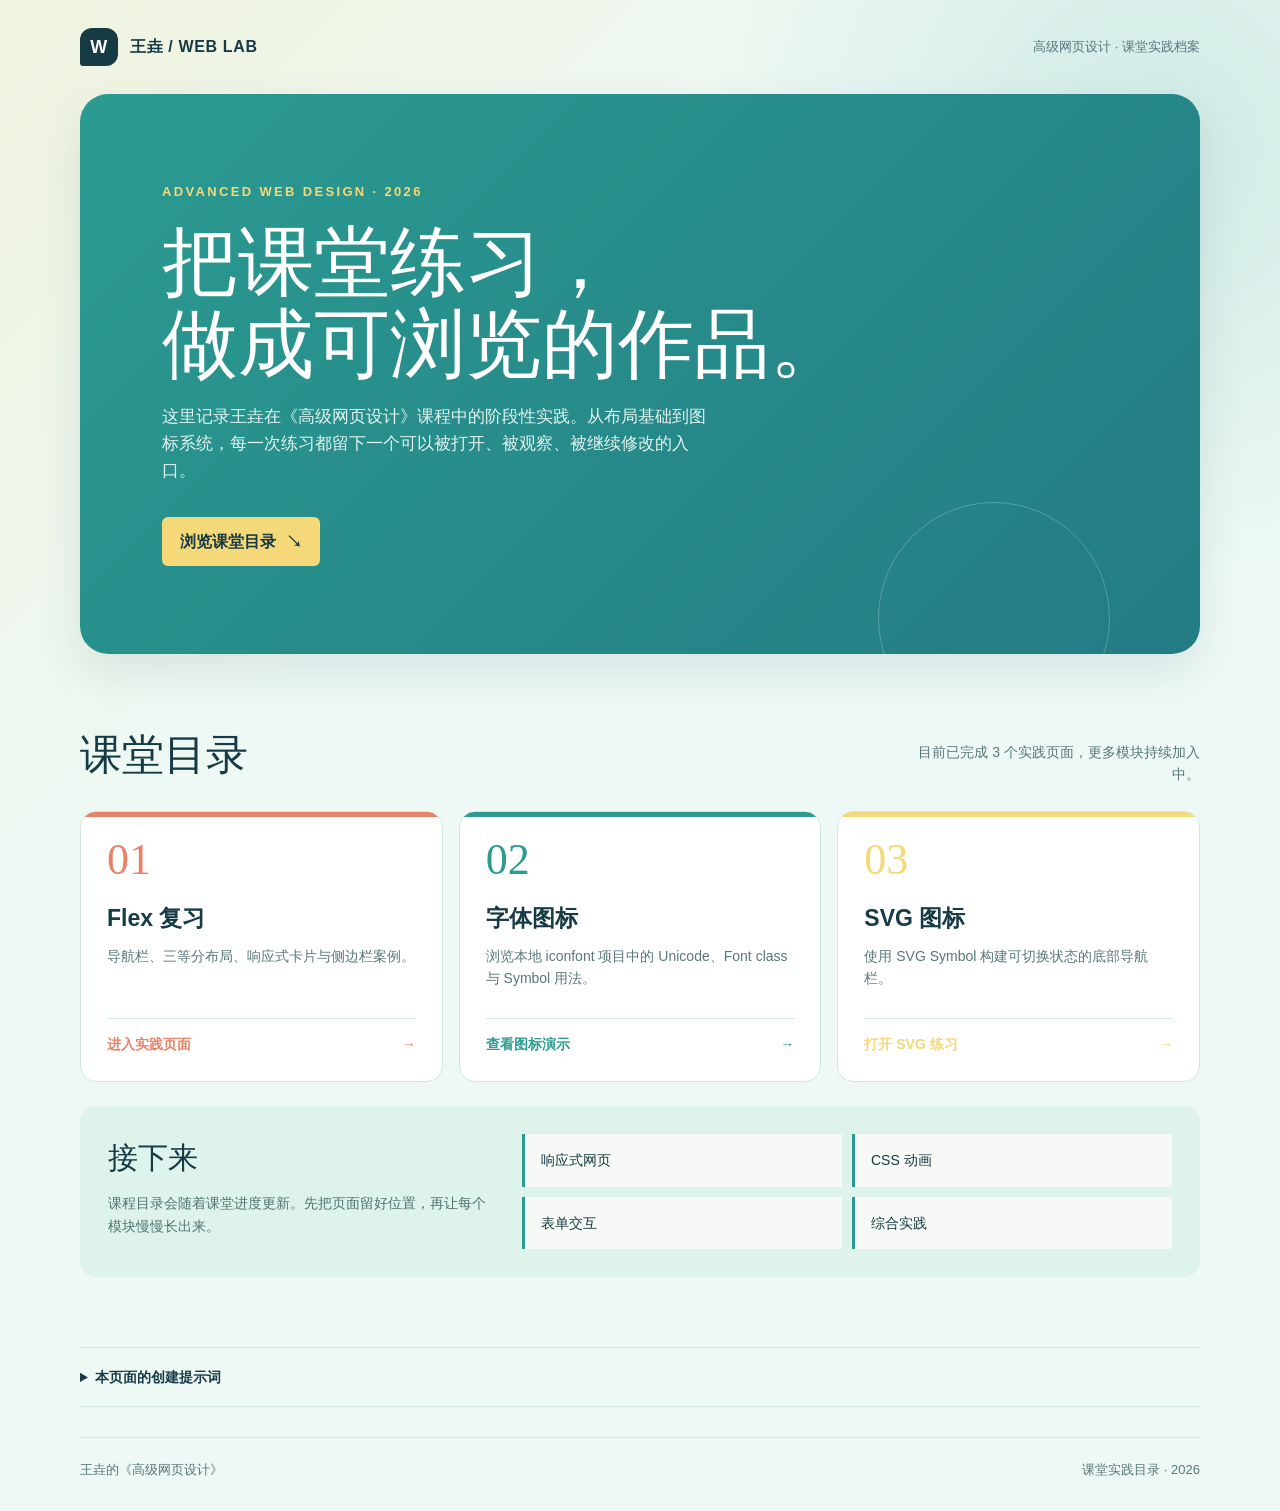
==== index.html @ 2cce7ea1 "第一次网络设计实践作业" ====
<!DOCTYPE html>
<html lang="zh-CN">
<head>
    <meta charset="UTF-8">
    <meta name="viewport" content="width=device-width, initial-scale=1.0">
    <meta name="description" content="王垚的《高级网页设计》课堂实践作品集与课程目录">
    <title>王垚 · 高级网页设计</title>
    <style>
        :root {
            --ink: #173b45;
            --muted: #58777b;
            --paper: #eef9f5;
            --card: #ffffff;
            --line: #cfe8e1;
            --coral: #e78369;
            --teal: #2b9b91;
            --yellow: #f5d878;
            --shadow: 0 18px 45px rgba(23, 59, 69, 0.1);
        }

        * {
            box-sizing: border-box;
        }

        html {
            scroll-behavior: smooth;
        }

        body {
            margin: 0;
            color: var(--ink);
            background:
                linear-gradient(135deg, rgba(245, 216, 120, 0.18), transparent 35%),
                radial-gradient(circle at 90% 10%, rgba(43, 155, 145, 0.16), transparent 25%),
                var(--paper);
            font-family: "Trebuchet MS", "Microsoft YaHei", sans-serif;
            line-height: 1.6;
        }

        a {
            color: inherit;
            text-decoration: none;
        }

        .site-header,
        main,
        .site-footer {
            width: min(1120px, calc(100% - 40px));
            margin: 0 auto;
        }

        .site-header {
            display: flex;
            justify-content: space-between;
            align-items: center;
            padding: 28px 0;
        }

        .brand {
            display: flex;
            align-items: center;
            gap: 12px;
            font-weight: 700;
            letter-spacing: 0.04em;
        }

        .brand-mark {
            display: grid;
            place-items: center;
            width: 38px;
            height: 38px;
            color: #fff;
            background: var(--ink);
            border-radius: 12px 12px 12px 3px;
            font-size: 18px;
        }

        .header-note {
            color: var(--muted);
            font-size: 13px;
        }

        .hero {
            position: relative;
            overflow: hidden;
            padding: clamp(42px, 8vw, 88px) clamp(26px, 7vw, 82px);
            color: #fff;
            background: linear-gradient(135deg, #2b9b91, #237b83);
            border-radius: 28px;
            box-shadow: var(--shadow);
        }

        .hero::after {
            position: absolute;
            right: 8%;
            bottom: -80px;
            width: 230px;
            height: 230px;
            border: 1px solid rgba(255, 255, 255, 0.23);
            border-radius: 50%;
            content: "";
        }

        .eyebrow {
            position: relative;
            z-index: 1;
            margin: 0 0 18px;
            color: var(--yellow);
            font-size: 13px;
            font-weight: 700;
            letter-spacing: 0.18em;
            text-transform: uppercase;
        }

        h1,
        h2,
        p {
            margin-top: 0;
        }

        h1 {
            position: relative;
            z-index: 1;
            max-width: 720px;
            margin-bottom: 18px;
            font-family: Georgia, "Microsoft YaHei", serif;
            font-size: clamp(38px, 7vw, 76px);
            font-weight: 400;
            line-height: 1.08;
            letter-spacing: 0;
        }

        .hero-copy {
            position: relative;
            z-index: 1;
            max-width: 560px;
            margin-bottom: 32px;
            color: #e1f4ef;
            font-size: 17px;
        }

        .hero-link {
            position: relative;
            z-index: 1;
            display: inline-flex;
            align-items: center;
            gap: 10px;
            padding: 12px 18px;
            color: var(--ink);
            background: var(--yellow);
            border-radius: 6px;
            font-weight: 700;
            transition: transform 180ms ease, background 180ms ease;
        }

        .hero-link:hover,
        .hero-link:focus-visible {
            background: #ffda79;
            transform: translateY(-3px);
        }

        .section-heading {
            display: flex;
            justify-content: space-between;
            align-items: end;
            gap: 20px;
            margin: 68px 0 22px;
        }

        .section-heading h2 {
            margin-bottom: 0;
            font-family: Georgia, "Microsoft YaHei", serif;
            font-size: clamp(28px, 4vw, 42px);
            font-weight: 400;
        }

        .section-heading p {
            max-width: 300px;
            margin-bottom: 4px;
            color: var(--muted);
            font-size: 14px;
            text-align: right;
        }

        .directory {
            display: grid;
            grid-template-columns: repeat(3, 1fr);
            gap: 16px;
        }

        .lesson-card {
            position: relative;
            display: flex;
            min-height: 260px;
            flex-direction: column;
            justify-content: space-between;
            padding: 26px;
            overflow: hidden;
            background: var(--card);
            border: 1px solid var(--line);
            border-radius: 16px;
            transition: transform 180ms ease, box-shadow 180ms ease, border-color 180ms ease;
        }

        .lesson-card::before {
            position: absolute;
            top: 0;
            left: 0;
            width: 100%;
            height: 5px;
            background: var(--accent, var(--coral));
            content: "";
        }

        .lesson-card:hover,
        .lesson-card:focus-within {
            border-color: var(--accent, var(--coral));
            box-shadow: var(--shadow);
            transform: translateY(-6px);
        }

        .lesson-card:nth-child(2) {
            --accent: var(--teal);
        }

        .lesson-card:nth-child(3) {
            --accent: var(--yellow);
        }

        .card-number {
            color: var(--accent, var(--coral));
            font-family: Georgia, serif;
            font-size: 44px;
            line-height: 1;
        }

        .lesson-card h3 {
            margin: 18px 0 8px;
            font-size: 23px;
        }

        .lesson-card p {
            margin-bottom: 0;
            color: var(--muted);
            font-size: 14px;
        }

        .card-action {
            display: inline-flex;
            align-items: center;
            justify-content: space-between;
            margin-top: 28px;
            padding-top: 14px;
            border-top: 1px solid var(--line);
            color: var(--accent, var(--coral));
            font-size: 14px;
            font-weight: 700;
        }

        .upcoming {
            display: grid;
            grid-template-columns: 0.75fr 1.25fr;
            gap: 24px;
            align-items: stretch;
            margin: 24px 0 70px;
            padding: 28px;
            background: #dff3ed;
            border-radius: 16px;
        }

        .upcoming h2 {
            margin-bottom: 10px;
            font-family: Georgia, "Microsoft YaHei", serif;
            font-size: 30px;
            font-weight: 400;
        }

        .upcoming p {
            margin-bottom: 0;
            color: #4f7470;
            font-size: 14px;
        }

        .module-list {
            display: grid;
            grid-template-columns: repeat(2, 1fr);
            gap: 10px;
        }

        .module-list span {
            padding: 15px 16px;
            background: rgba(255, 253, 249, 0.72);
            border-left: 3px solid var(--teal);
            color: var(--ink);
            font-size: 14px;
        }

        details {
            margin-bottom: 30px;
            border-top: 1px solid var(--line);
            border-bottom: 1px solid var(--line);
        }

        summary {
            padding: 18px 0;
            cursor: pointer;
            font-size: 14px;
            font-weight: 700;
        }

        .prompt-copy {
            max-width: 800px;
            padding: 0 0 22px;
            color: var(--muted);
            font-size: 14px;
        }

        .site-footer {
            display: flex;
            justify-content: space-between;
            gap: 20px;
            padding: 22px 0 30px;
            color: var(--muted);
            border-top: 1px solid var(--line);
            font-size: 13px;
        }

        @media (max-width: 760px) {
            .site-header,
            main,
            .site-footer {
                width: min(100% - 28px, 560px);
            }

            .site-header {
                align-items: flex-start;
                flex-direction: column;
                gap: 10px;
            }

            .header-note {
                padding-left: 50px;
            }

            .hero {
                border-radius: 20px;
            }

            .directory,
            .upcoming {
                grid-template-columns: 1fr;
            }

            .section-heading {
                align-items: flex-start;
                flex-direction: column;
                margin-top: 48px;
            }

            .section-heading p {
                text-align: left;
            }

            .module-list {
                grid-template-columns: 1fr;
            }

            .site-footer {
                flex-direction: column;
                gap: 6px;
            }
        }

        @media (prefers-reduced-motion: reduce) {
            html {
                scroll-behavior: auto;
            }

            *,
            *::before,
            *::after {
                transition-duration: 0.01ms !important;
            }
        }
    </style>
</head>
<body>
    <header class="site-header">
        <a class="brand" href="index.html" aria-label="返回课程首页">
            <span class="brand-mark">W</span>
            <span>王垚 / WEB LAB</span>
        </a>
        <span class="header-note">高级网页设计 · 课堂实践档案</span>
    </header>

    <main>
        <section class="hero" aria-labelledby="page-title">
            <p class="eyebrow">Advanced Web Design · 2026</p>
            <h1 id="page-title">把课堂练习，<br>做成可浏览的作品。</h1>
            <p class="hero-copy">这里记录王垚在《高级网页设计》课程中的阶段性实践。从布局基础到图标系统，每一次练习都留下一个可以被打开、被观察、被继续修改的入口。</p>
            <a class="hero-link" href="#directory">浏览课堂目录 <span aria-hidden="true">↘</span></a>
        </section>

        <section id="directory" aria-labelledby="directory-title">
            <div class="section-heading">
                <h2 id="directory-title">课堂目录</h2>
                <p>目前已完成 3 个实践页面，更多模块持续加入中。</p>
            </div>

            <div class="directory">
                <a class="lesson-card" href="1.html">
                    <div>
                        <div class="card-number">01</div>
                        <h3>Flex 复习</h3>
                        <p>导航栏、三等分布局、响应式卡片与侧边栏案例。</p>
                    </div>
                    <span class="card-action">进入实践页面 <span aria-hidden="true">→</span></span>
                </a>

                <a class="lesson-card" href="font/demo_index.html">
                    <div>
                        <div class="card-number">02</div>
                        <h3>字体图标</h3>
                        <p>浏览本地 iconfont 项目中的 Unicode、Font class 与 Symbol 用法。</p>
                    </div>
                    <span class="card-action">查看图标演示 <span aria-hidden="true">→</span></span>
                </a>

                <a class="lesson-card" href="svg005.html">
                    <div>
                        <div class="card-number">03</div>
                        <h3>SVG 图标</h3>
                        <p>使用 SVG Symbol 构建可切换状态的底部导航栏。</p>
                    </div>
                    <span class="card-action">打开 SVG 练习 <span aria-hidden="true">→</span></span>
                </a>
            </div>
        </section>

        <section class="upcoming" aria-labelledby="upcoming-title">
            <div>
                <h2 id="upcoming-title">接下来</h2>
                <p>课程目录会随着课堂进度更新。先把页面留好位置，再让每个模块慢慢长出来。</p>
            </div>
            <div class="module-list" aria-label="待添加模块">
                <span>响应式网页</span>
                <span>CSS 动画</span>
                <span>表单交互</span>
                <span>综合实践</span>
            </div>
        </section>

        <details>
            <summary>本页面的创建提示词</summary>
            <p class="prompt-copy">创建一个新页面，包括本目录下的所有网页的超链接，使用原生代码，不使用cdn，新页面名称为index.html，主题为王垚的《高级网页设计》课堂实践，美化页面，课堂目录中包含flex复习、字体图标、其余模块后续在增加。页面中包括本提示词。</p>
        </details>
    </main>

    <footer class="site-footer">
        <span>王垚的《高级网页设计》</span>
        <span>课堂实践目录 · <span id="year">2026</span></span>
    </footer>

    <script>
        document.getElementById("year").textContent = new Date().getFullYear();
    </script>
</body>
</html>
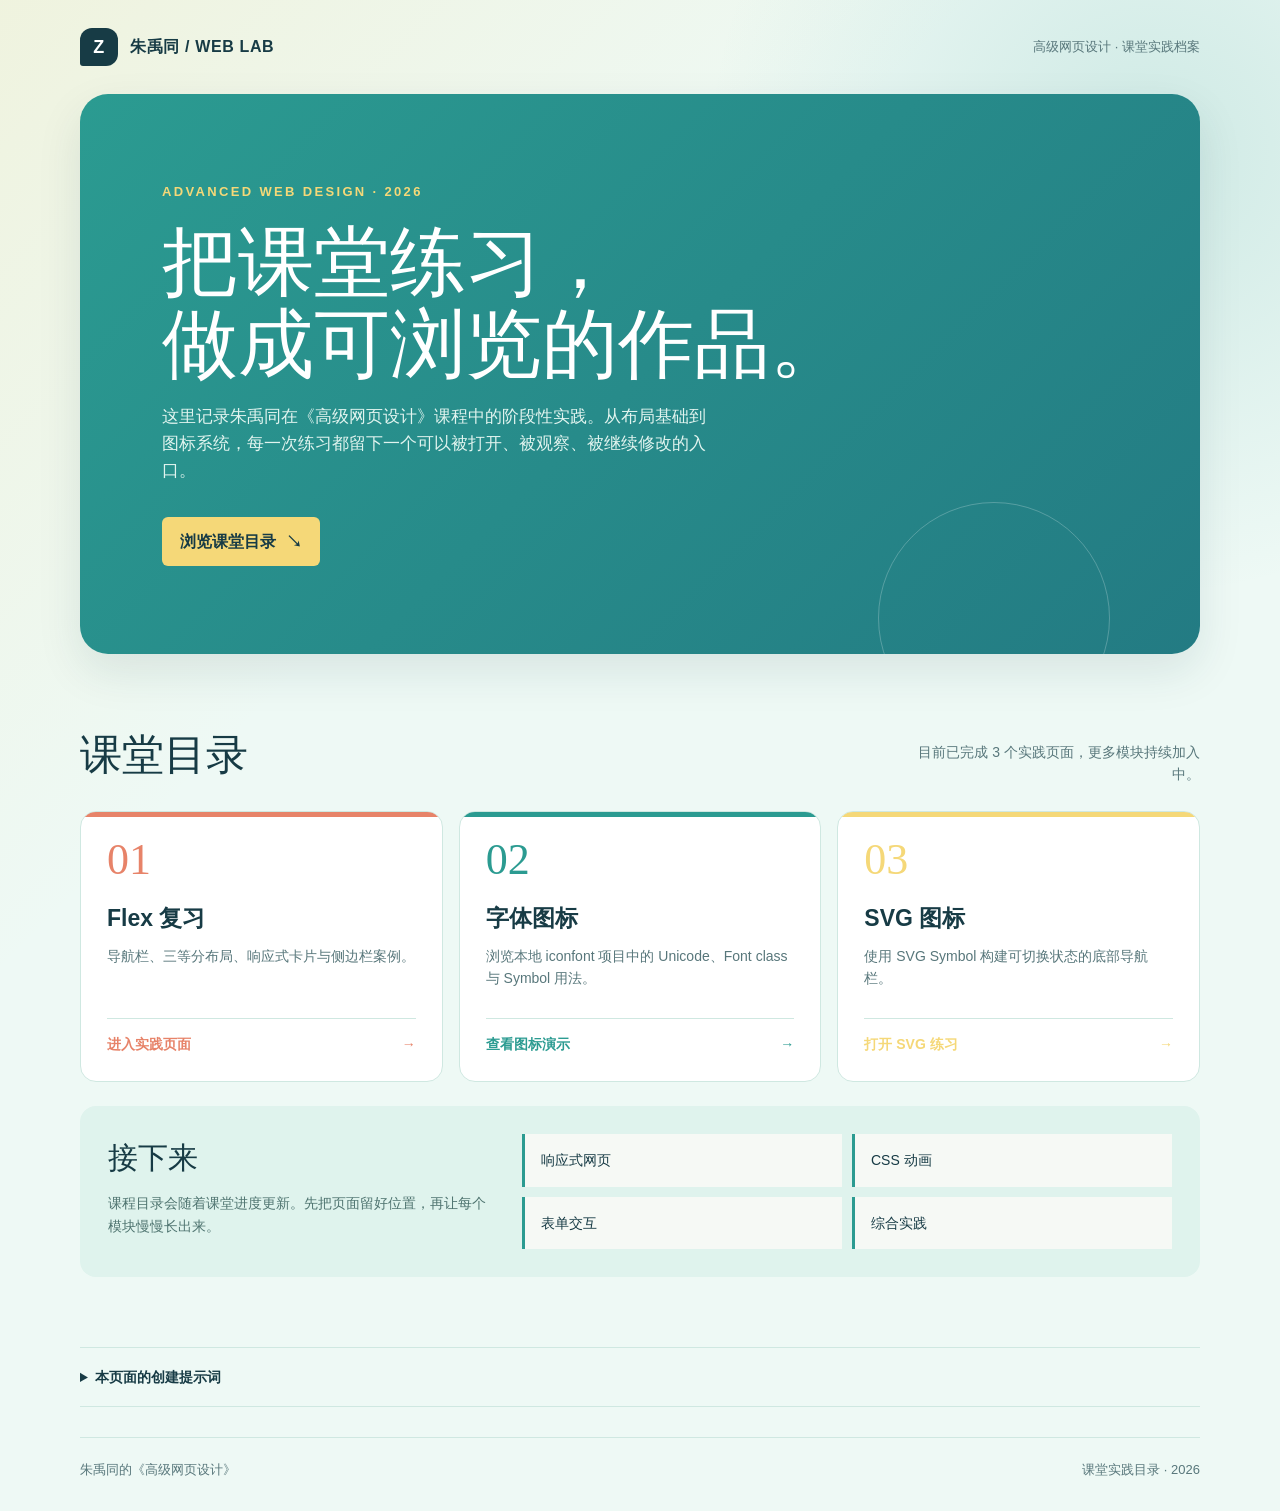
==== commit 096a03d5: "上传网页index.html" ====
--- a/index.html
+++ b/index.html
@@ -3,8 +3,8 @@
 <head>
     <meta charset="UTF-8">
     <meta name="viewport" content="width=device-width, initial-scale=1.0">
-    <meta name="description" content="王垚的《高级网页设计》课堂实践作品集与课程目录">
-    <title>王垚 · 高级网页设计</title>
+    <meta name="description" content="朱禹同的《高级网页设计》课堂实践作品集与课程目录">
+    <title>朱禹同 · 高级网页设计</title>
     <style>
         :root {
             --ink: #173b45;
@@ -387,8 +387,8 @@
 <body>
     <header class="site-header">
         <a class="brand" href="index.html" aria-label="返回课程首页">
-            <span class="brand-mark">W</span>
-            <span>王垚 / WEB LAB</span>
+            <span class="brand-mark">Z</span>
+            <span>朱禹同 / WEB LAB</span>
         </a>
         <span class="header-note">高级网页设计 · 课堂实践档案</span>
     </header>
@@ -397,7 +397,7 @@
         <section class="hero" aria-labelledby="page-title">
             <p class="eyebrow">Advanced Web Design · 2026</p>
             <h1 id="page-title">把课堂练习，<br>做成可浏览的作品。</h1>
-            <p class="hero-copy">这里记录王垚在《高级网页设计》课程中的阶段性实践。从布局基础到图标系统，每一次练习都留下一个可以被打开、被观察、被继续修改的入口。</p>
+            <p class="hero-copy">这里记录朱禹同在《高级网页设计》课程中的阶段性实践。从布局基础到图标系统，每一次练习都留下一个可以被打开、被观察、被继续修改的入口。</p>
             <a class="hero-link" href="#directory">浏览课堂目录 <span aria-hidden="true">↘</span></a>
         </section>
 
@@ -452,12 +452,12 @@
 
         <details>
             <summary>本页面的创建提示词</summary>
-            <p class="prompt-copy">创建一个新页面，包括本目录下的所有网页的超链接，使用原生代码，不使用cdn，新页面名称为index.html，主题为王垚的《高级网页设计》课堂实践，美化页面，课堂目录中包含flex复习、字体图标、其余模块后续在增加。页面中包括本提示词。</p>
+            <p class="prompt-copy">创建一个新页面，包括本目录下的所有网页的超链接，使用原生代码，不使用cdn，新页面名称为index.html，主题为朱禹同的《高级网页设计》课堂实践，美化页面，课堂目录中包含flex复习、字体图标、其余模块后续在增加。页面中包括本提示词。</p>
         </details>
     </main>
 
     <footer class="site-footer">
-        <span>王垚的《高级网页设计》</span>
+        <span>朱禹同的《高级网页设计》</span>
         <span>课堂实践目录 · <span id="year">2026</span></span>
     </footer>
 
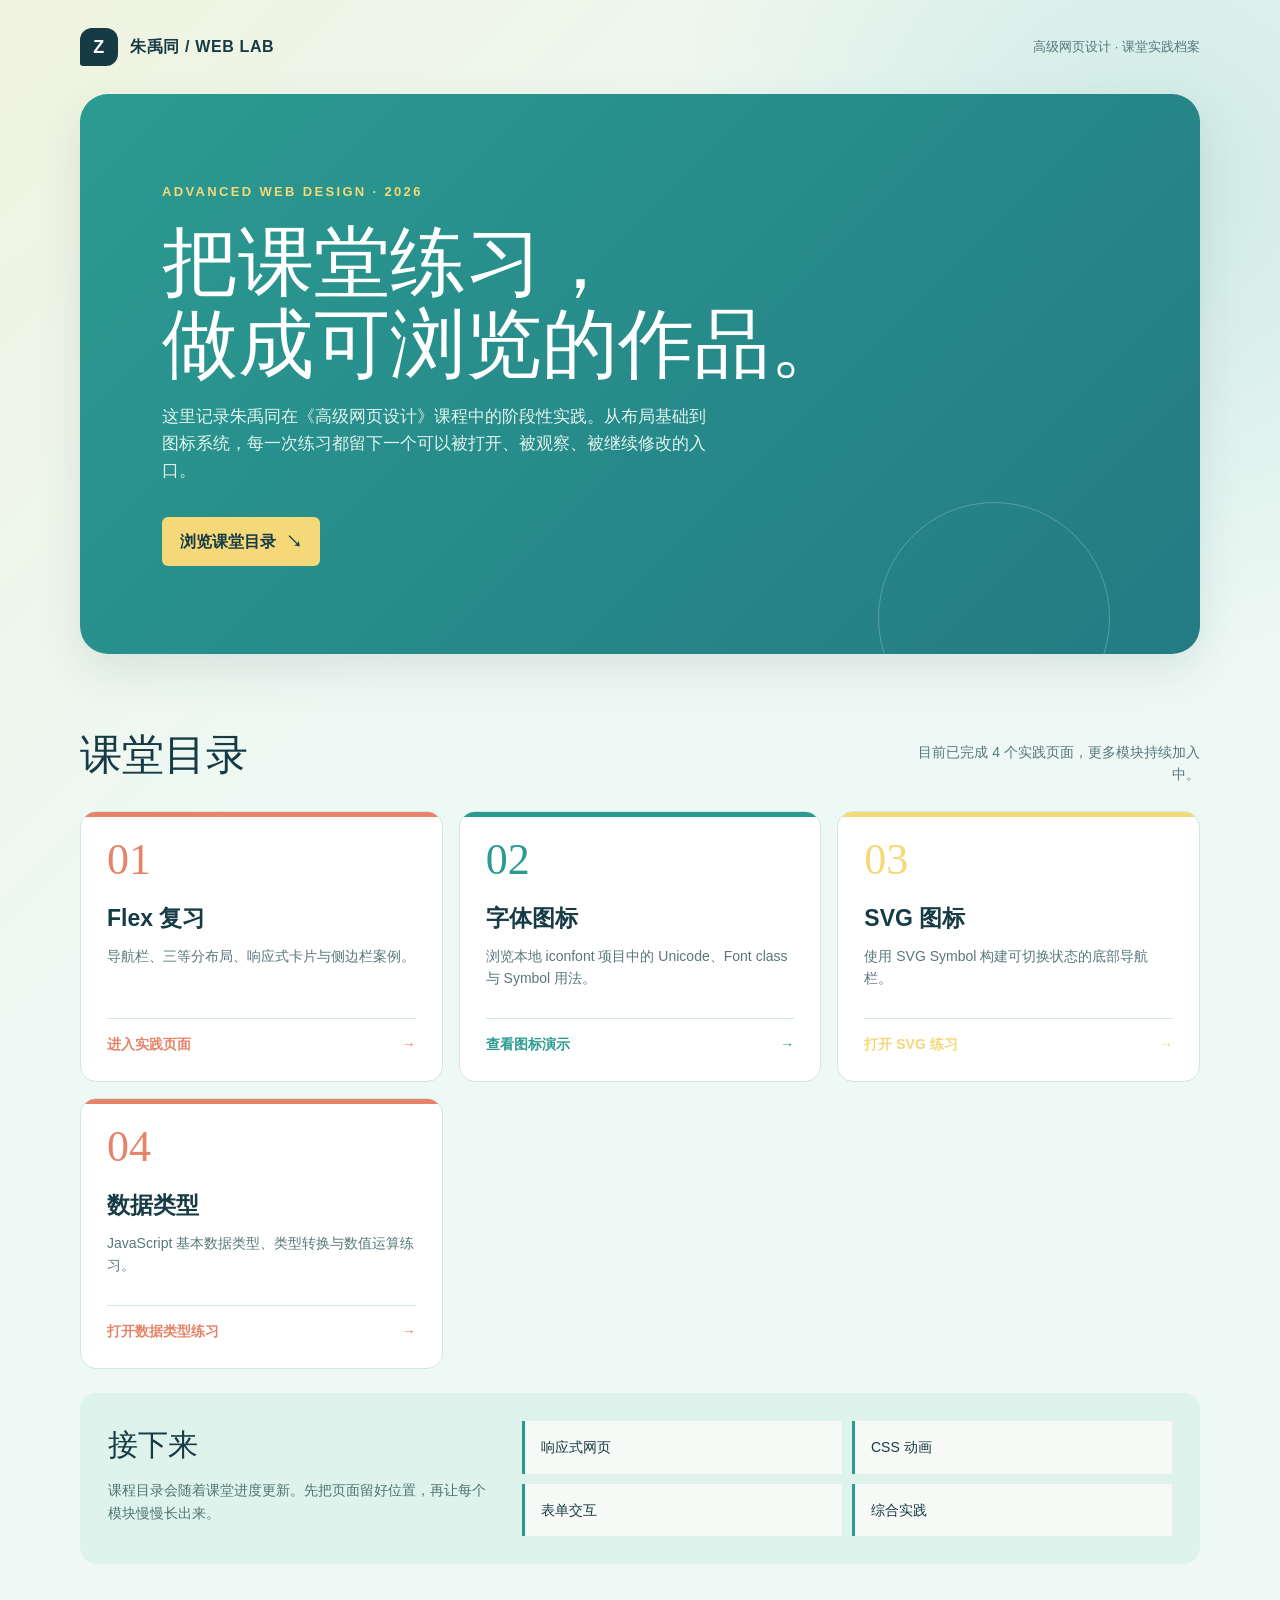
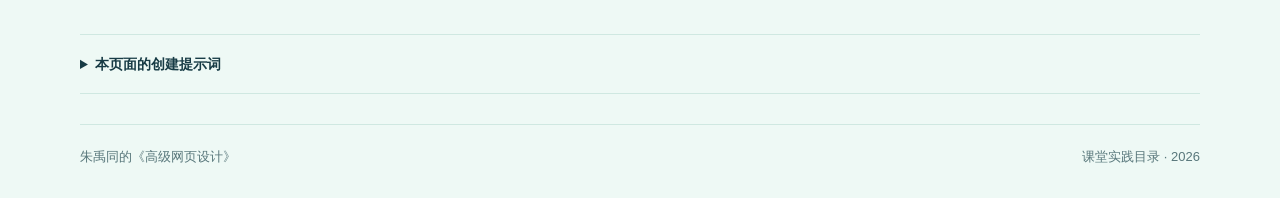
==== commit 78941b02: "a" ====
--- a/index.html
+++ b/index.html
@@ -404,7 +404,7 @@
         <section id="directory" aria-labelledby="directory-title">
             <div class="section-heading">
                 <h2 id="directory-title">课堂目录</h2>
-                <p>目前已完成 3 个实践页面，更多模块持续加入中。</p>
+                <p>目前已完成 4 个实践页面，更多模块持续加入中。</p>
             </div>
 
             <div class="directory">
@@ -433,6 +433,15 @@
                         <p>使用 SVG Symbol 构建可切换状态的底部导航栏。</p>
                     </div>
                     <span class="card-action">打开 SVG 练习 <span aria-hidden="true">→</span></span>
+                </a>
+
+                <a class="lesson-card" href="dataType.html">
+                    <div>
+                        <div class="card-number">04</div>
+                        <h3>数据类型</h3>
+                        <p>JavaScript 基本数据类型、类型转换与数值运算练习。</p>
+                    </div>
+                    <span class="card-action">打开数据类型练习 <span aria-hidden="true">→</span></span>
                 </a>
             </div>
         </section>
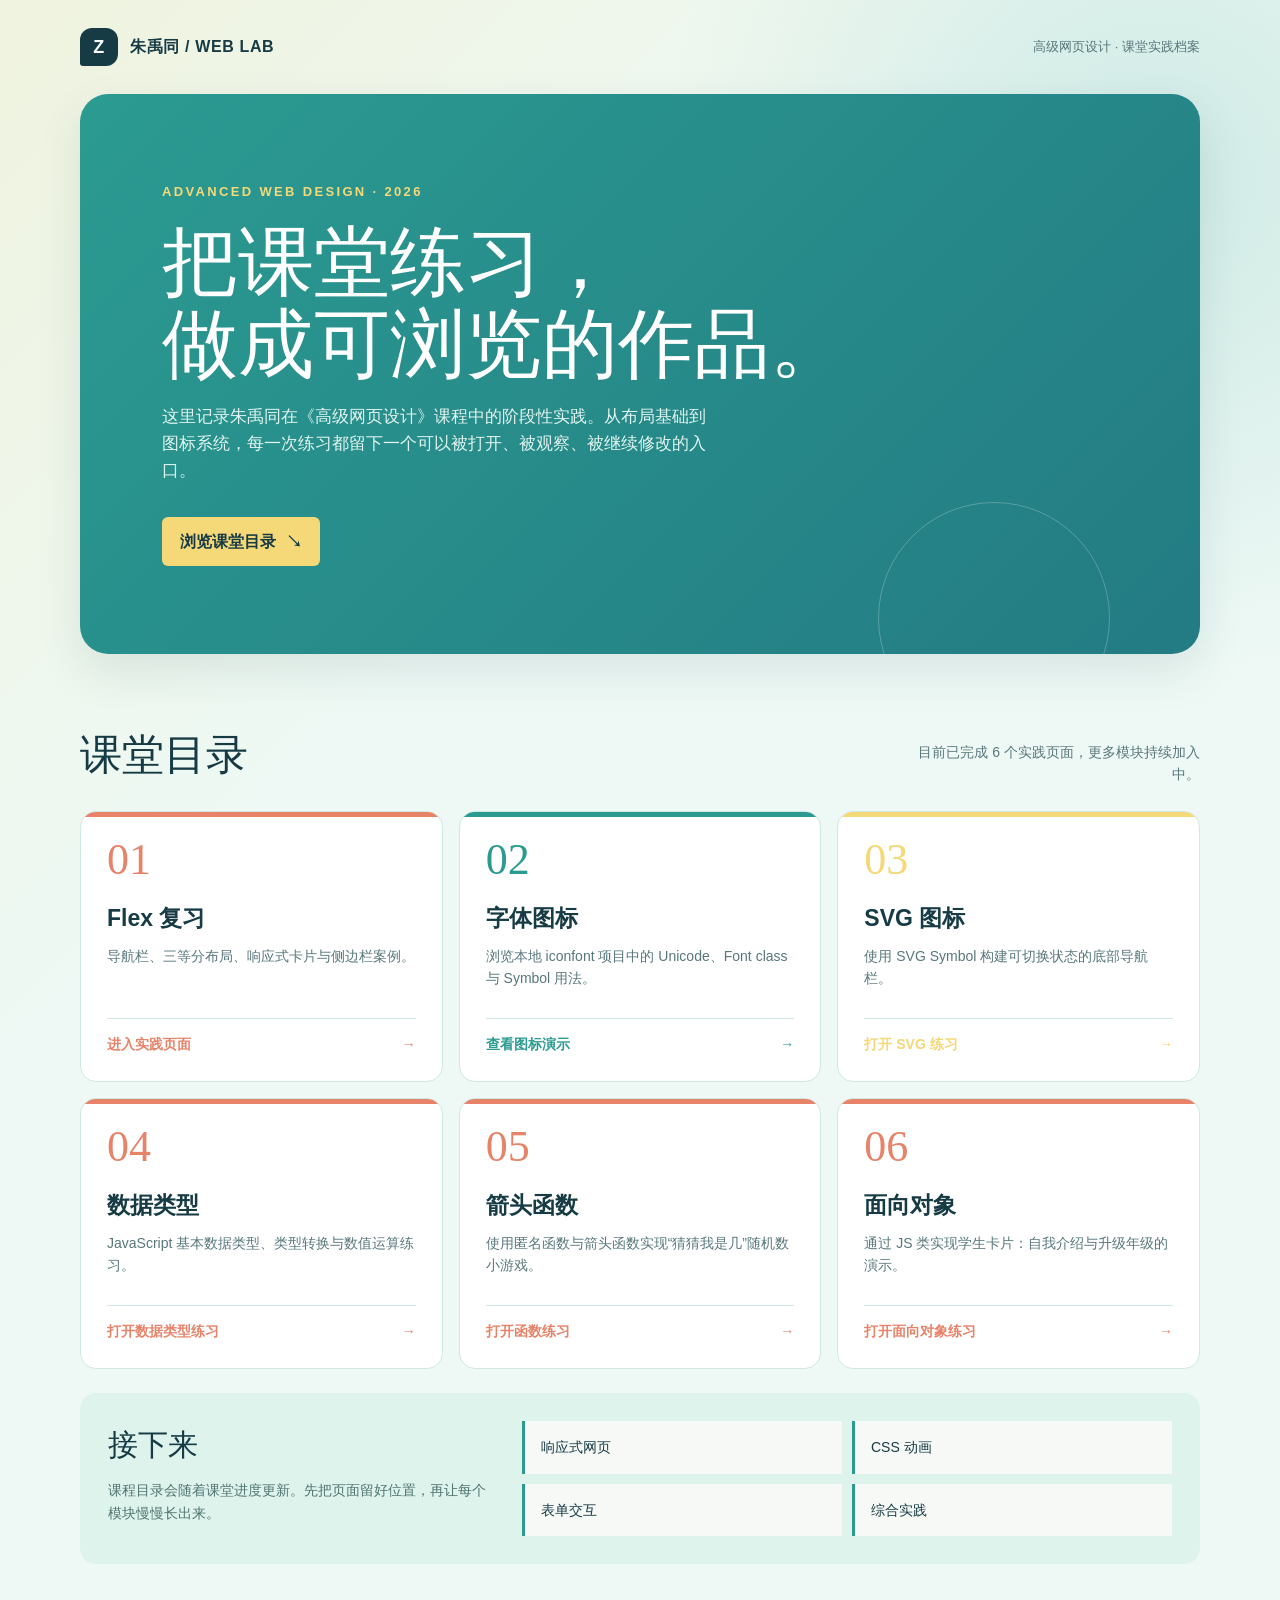
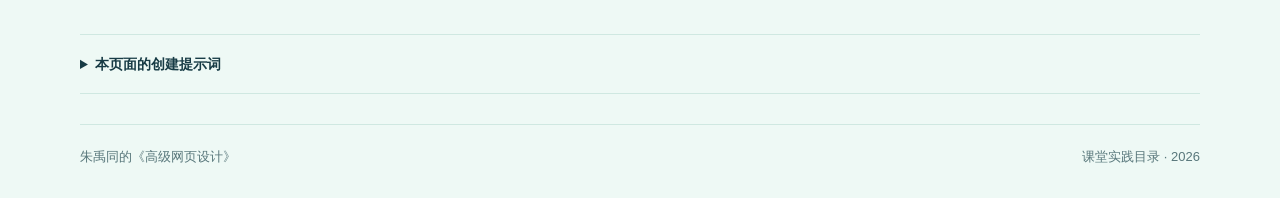
==== commit abb1171f: "1 Signed-off-by: 朱zz <3501136110@qq.com>" ====
--- a/index.html
+++ b/index.html
@@ -404,7 +404,7 @@
         <section id="directory" aria-labelledby="directory-title">
             <div class="section-heading">
                 <h2 id="directory-title">课堂目录</h2>
-                <p>目前已完成 4 个实践页面，更多模块持续加入中。</p>
+                <p>目前已完成 6 个实践页面，更多模块持续加入中。</p>
             </div>
 
             <div class="directory">
@@ -442,6 +442,24 @@
                         <p>JavaScript 基本数据类型、类型转换与数值运算练习。</p>
                     </div>
                     <span class="card-action">打开数据类型练习 <span aria-hidden="true">→</span></span>
+                </a>
+
+                <a class="lesson-card" href="function005.html">
+                    <div>
+                        <div class="card-number">05</div>
+                        <h3>箭头函数</h3>
+                        <p>使用匿名函数与箭头函数实现“猜猜我是几”随机数小游戏。</p>
+                    </div>
+                    <span class="card-action">打开函数练习 <span aria-hidden="true">→</span></span>
+                </a>
+
+                <a class="lesson-card" href="JS_boj_apply.html">
+                    <div>
+                        <div class="card-number">06</div>
+                        <h3>面向对象</h3>
+                        <p>通过 JS 类实现学生卡片：自我介绍与升级年级的演示。</p>
+                    </div>
+                    <span class="card-action">打开面向对象练习 <span aria-hidden="true">→</span></span>
                 </a>
             </div>
         </section>
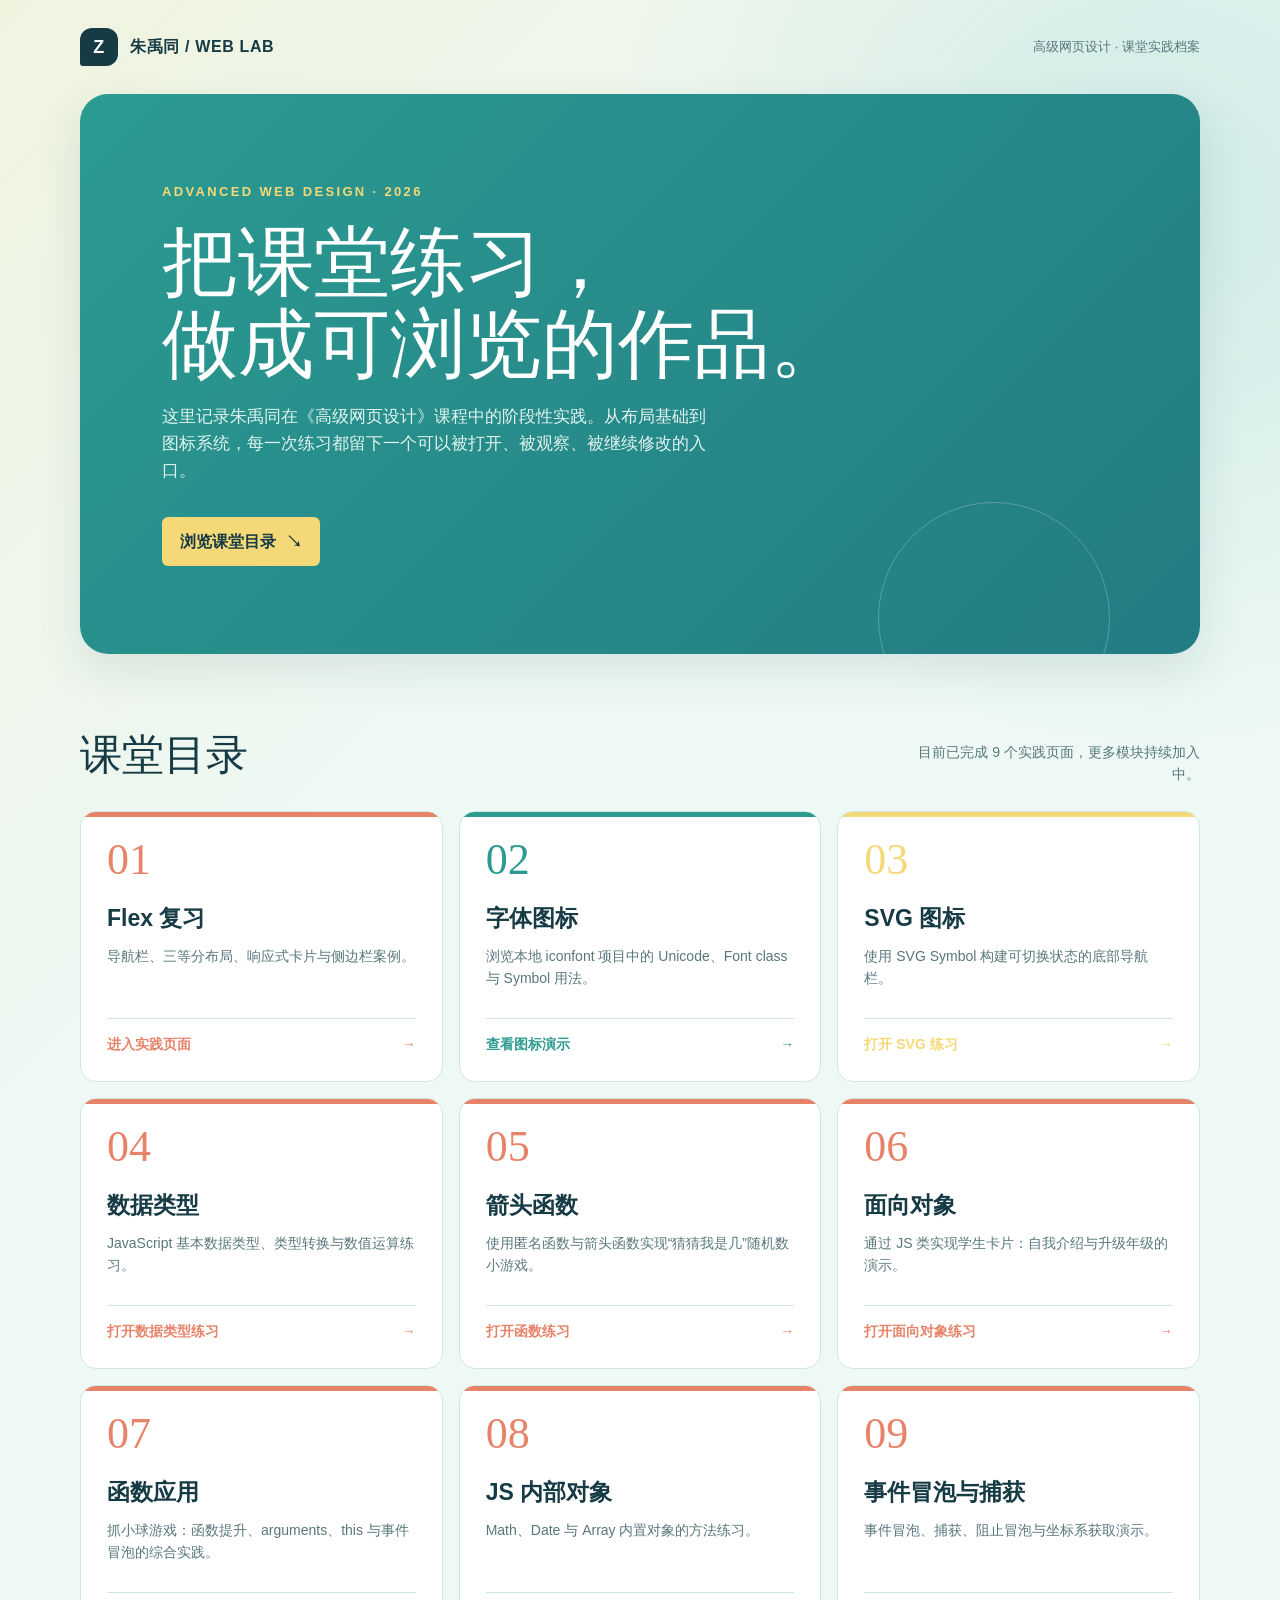
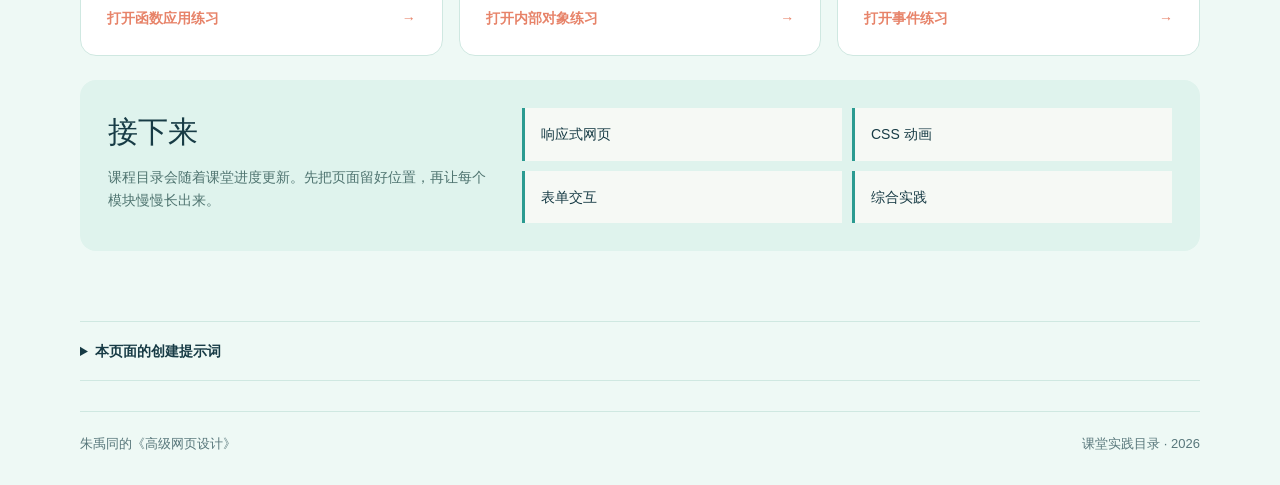
==== commit 0ee84ee4: "1" ====
--- a/index.html
+++ b/index.html
@@ -404,7 +404,7 @@
         <section id="directory" aria-labelledby="directory-title">
             <div class="section-heading">
                 <h2 id="directory-title">课堂目录</h2>
-                <p>目前已完成 6 个实践页面，更多模块持续加入中。</p>
+                <p>目前已完成 9 个实践页面，更多模块持续加入中。</p>
             </div>
 
             <div class="directory">
@@ -460,6 +460,33 @@
                         <p>通过 JS 类实现学生卡片：自我介绍与升级年级的演示。</p>
                     </div>
                     <span class="card-action">打开面向对象练习 <span aria-hidden="true">→</span></span>
+                </a>
+
+                <a class="lesson-card" href="function_apply.html">
+                    <div>
+                        <div class="card-number">07</div>
+                        <h3>函数应用</h3>
+                        <p>抓小球游戏：函数提升、arguments、this 与事件冒泡的综合实践。</p>
+                    </div>
+                    <span class="card-action">打开函数应用练习 <span aria-hidden="true">→</span></span>
+                </a>
+
+                <a class="lesson-card" href="text.html">
+                    <div>
+                        <div class="card-number">08</div>
+                        <h3>JS 内部对象</h3>
+                        <p>Math、Date 与 Array 内置对象的方法练习。</p>
+                    </div>
+                    <span class="card-action">打开内部对象练习 <span aria-hidden="true">→</span></span>
+                </a>
+
+                <a class="lesson-card" href="text1.html">
+                    <div>
+                        <div class="card-number">09</div>
+                        <h3>事件冒泡与捕获</h3>
+                        <p>事件冒泡、捕获、阻止冒泡与坐标系获取演示。</p>
+                    </div>
+                    <span class="card-action">打开事件练习 <span aria-hidden="true">→</span></span>
                 </a>
             </div>
         </section>
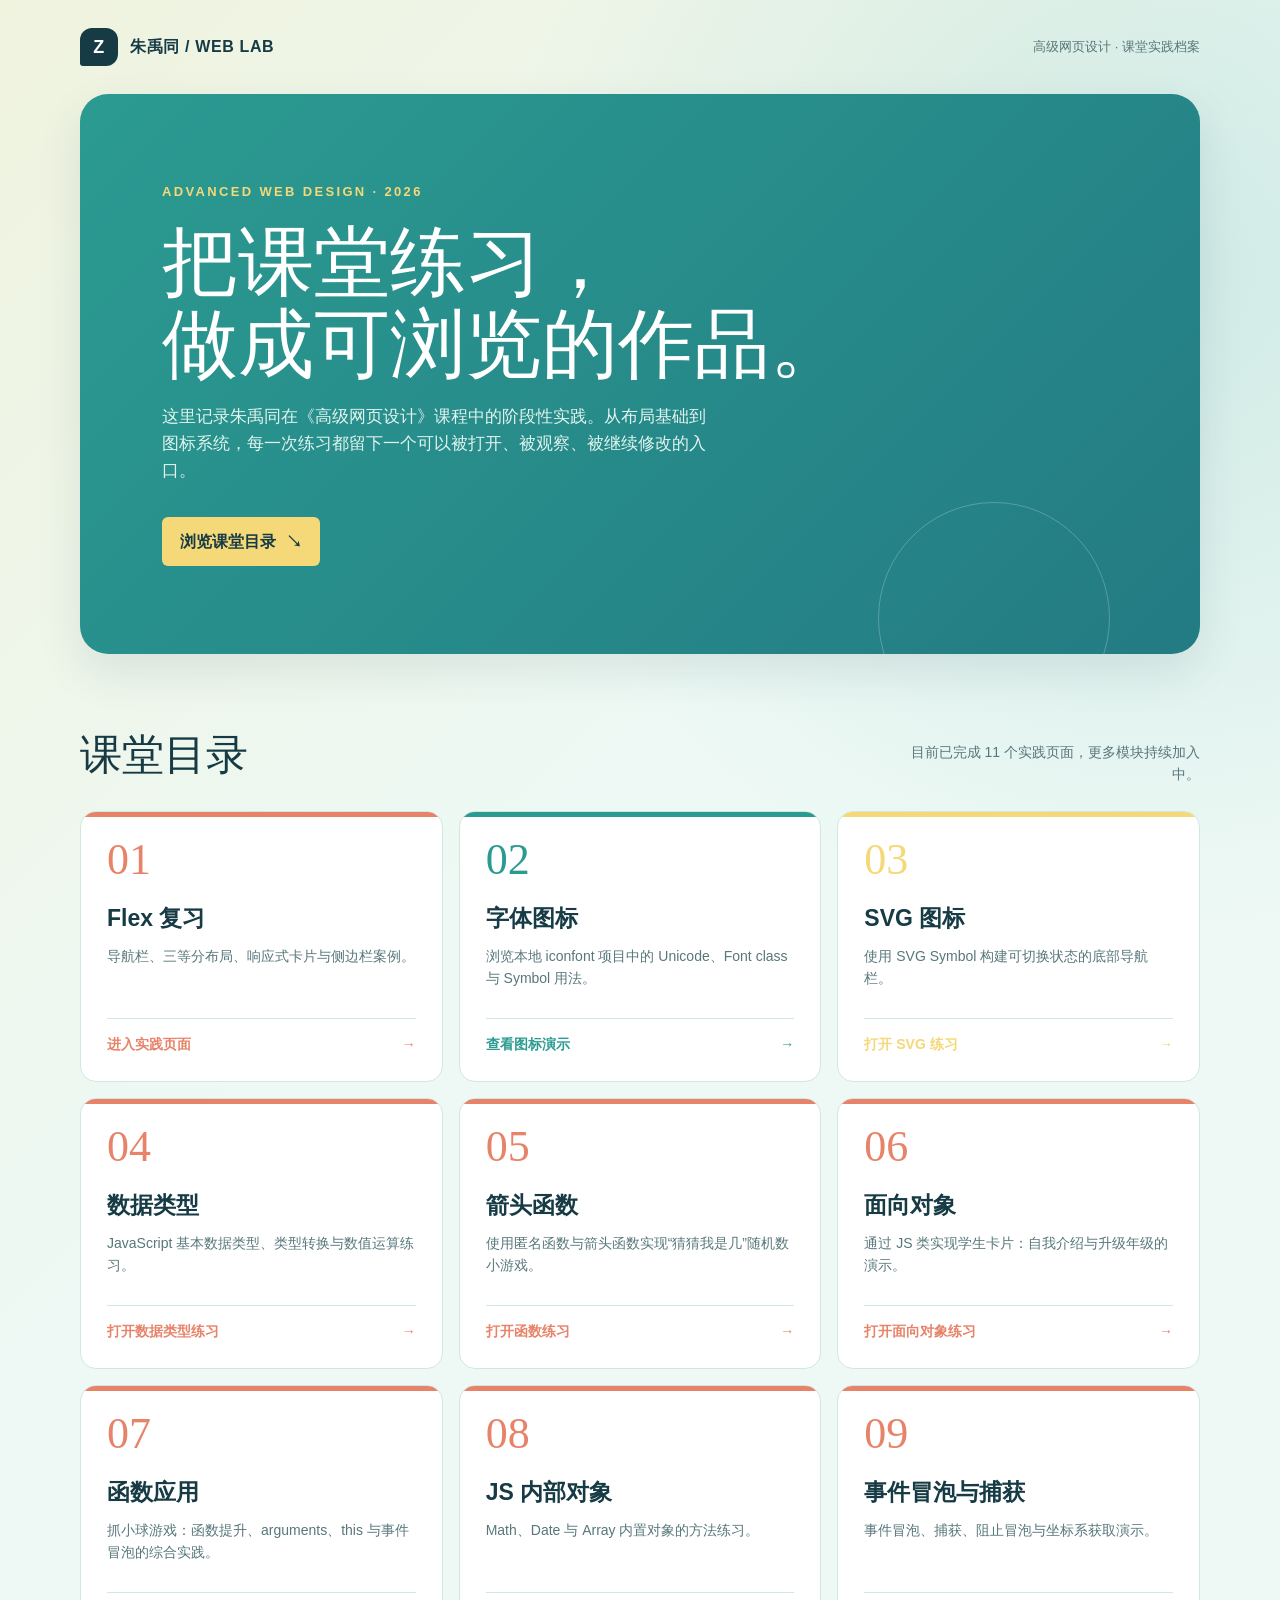
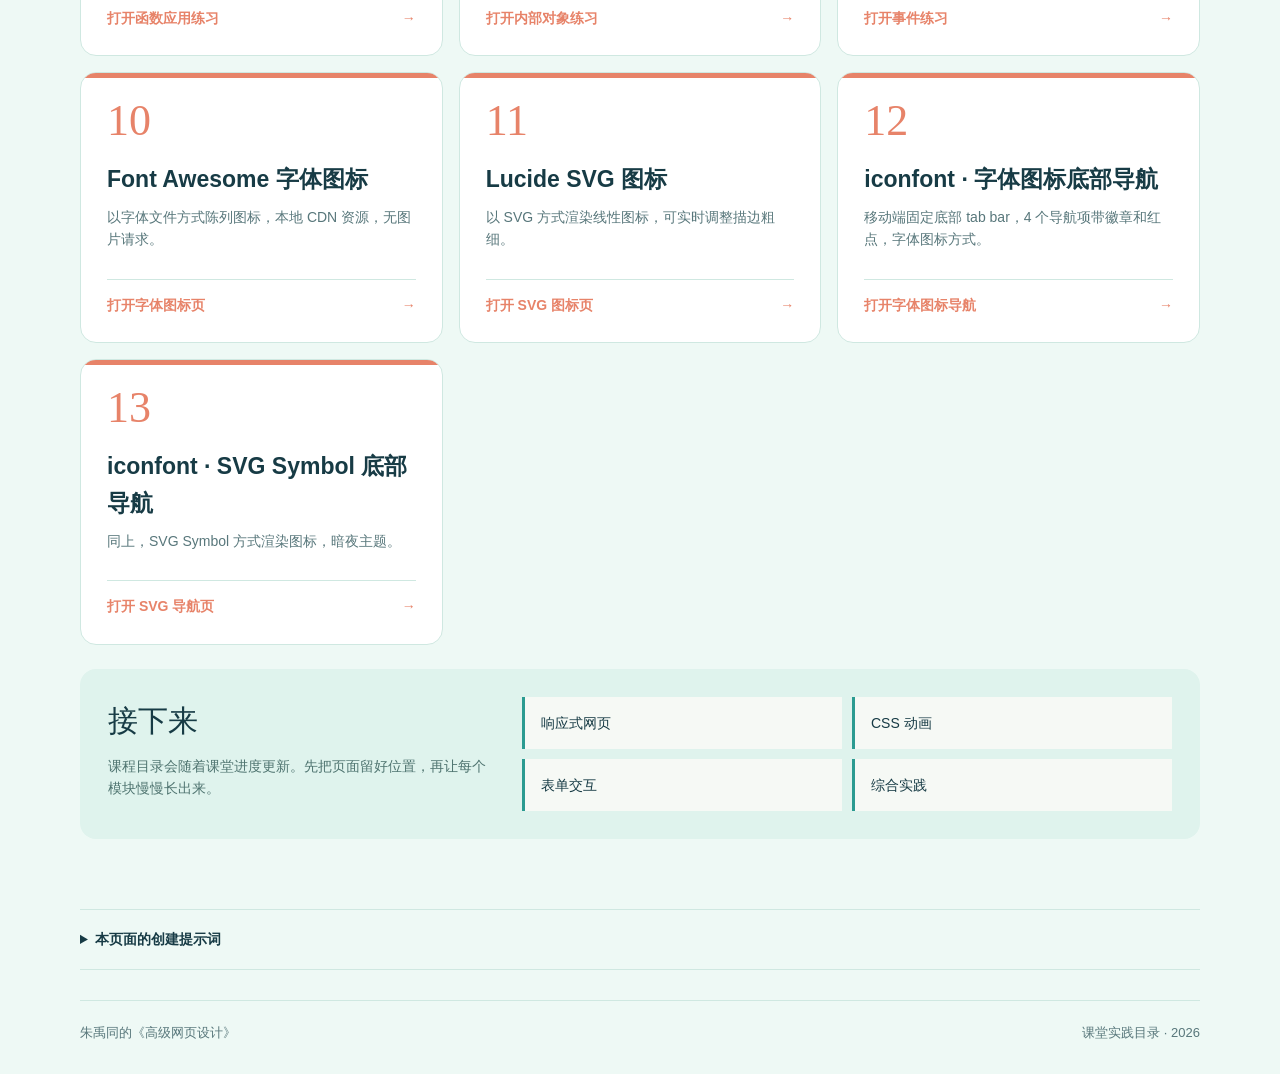
==== commit 18425b40: "feat: 高级网页设计课程作品集合 - iconfont 底部导航 - iconfont-3.html: 字体图标方式移动端底部导航 (TAB STUDIO 纸张明调) - iconfont-4.h" ====
--- a/index.html
+++ b/index.html
@@ -404,7 +404,7 @@
         <section id="directory" aria-labelledby="directory-title">
             <div class="section-heading">
                 <h2 id="directory-title">课堂目录</h2>
-                <p>目前已完成 9 个实践页面，更多模块持续加入中。</p>
+                <p>目前已完成 11 个实践页面，更多模块持续加入中。</p>
             </div>
 
             <div class="directory">
@@ -487,6 +487,42 @@
                         <p>事件冒泡、捕获、阻止冒泡与坐标系获取演示。</p>
                     </div>
                     <span class="card-action">打开事件练习 <span aria-hidden="true">→</span></span>
+                </a>
+
+                <a class="lesson-card" href="iconfont-1.html">
+                    <div>
+                        <div class="card-number">10</div>
+                        <h3>Font Awesome 字体图标</h3>
+                        <p>以字体文件方式陈列图标，本地 CDN 资源，无图片请求。</p>
+                    </div>
+                    <span class="card-action">打开字体图标页 <span aria-hidden="true">→</span></span>
+                </a>
+
+                <a class="lesson-card" href="iconfont-2.html">
+                    <div>
+                        <div class="card-number">11</div>
+                        <h3>Lucide SVG 图标</h3>
+                        <p>以 SVG 方式渲染线性图标，可实时调整描边粗细。</p>
+                    </div>
+                    <span class="card-action">打开 SVG 图标页 <span aria-hidden="true">→</span></span>
+                </a>
+
+                <a class="lesson-card" href="iconfont-3.html">
+                    <div>
+                        <div class="card-number">12</div>
+                        <h3>iconfont · 字体图标底部导航</h3>
+                        <p>移动端固定底部 tab bar，4 个导航项带徽章和红点，字体图标方式。</p>
+                    </div>
+                    <span class="card-action">打开字体图标导航 <span aria-hidden="true">→</span></span>
+                </a>
+
+                <a class="lesson-card" href="iconfont-4.html">
+                    <div>
+                        <div class="card-number">13</div>
+                        <h3>iconfont · SVG Symbol 底部导航</h3>
+                        <p>同上，SVG Symbol 方式渲染图标，暗夜主题。</p>
+                    </div>
+                    <span class="card-action">打开 SVG 导航页 <span aria-hidden="true">→</span></span>
                 </a>
             </div>
         </section>
